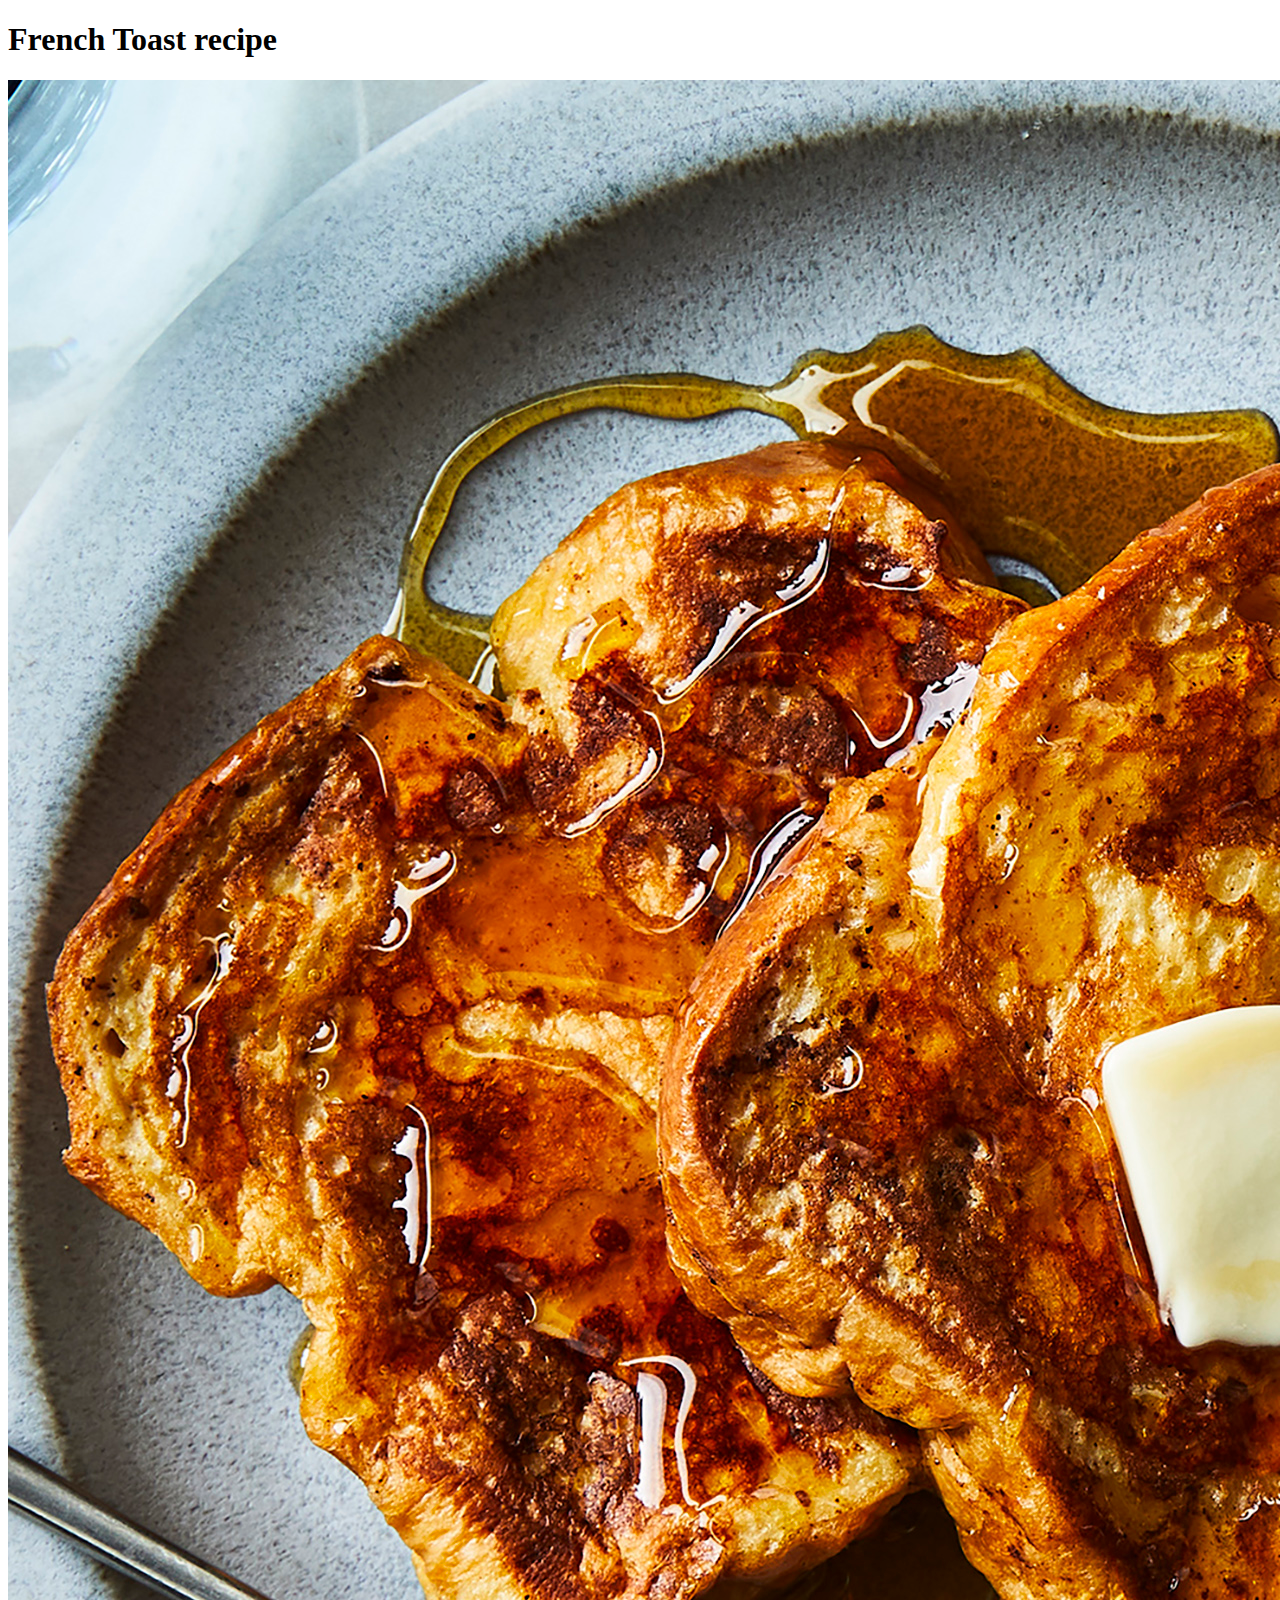
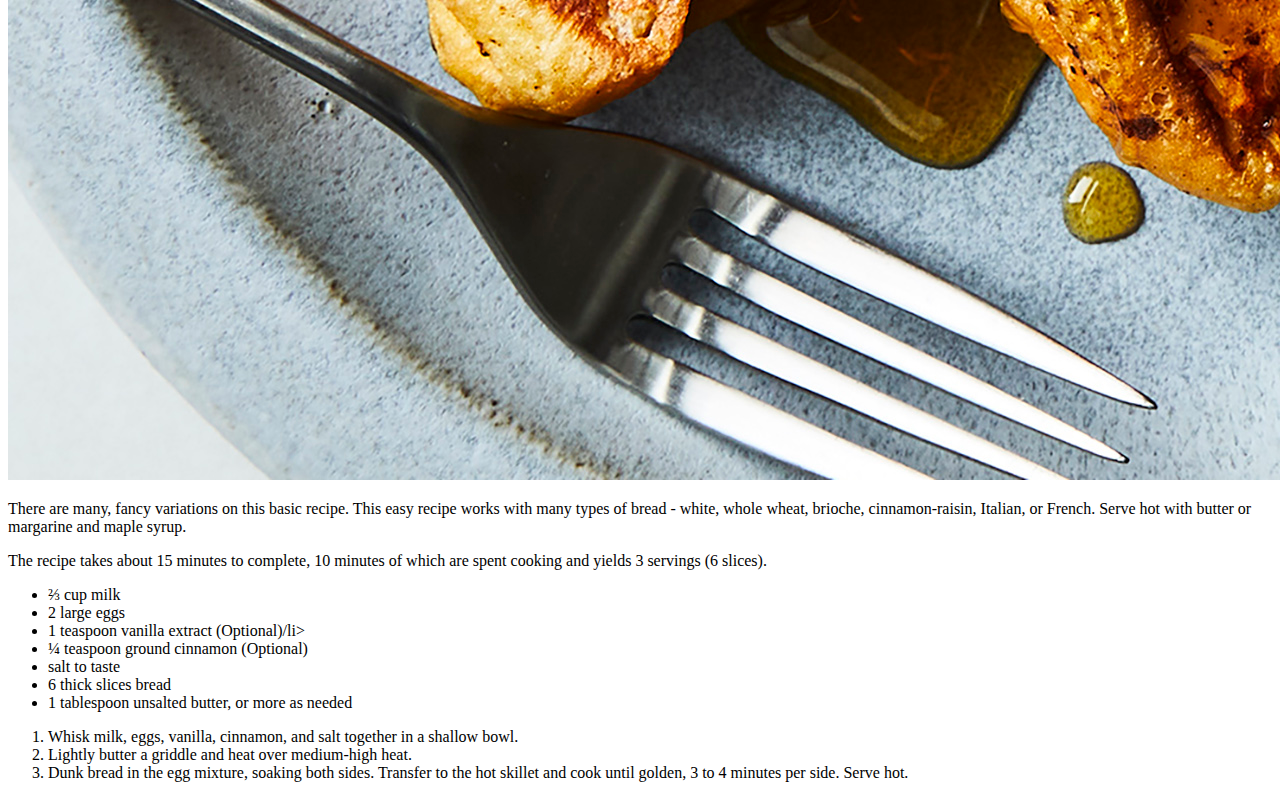
==== recipes/frenchtoast.html @ 9f13c80c "Add 2 more recipes" ====
<!DOCTYPE html>
<html lang="en">

<head>
    <meta charset="UTF-8">
    <title>Lasagna recipe</title>
</head>

<body>
    <h1>French Toast recipe</h1>
    <img src="./img/frenchtoast.jpeg" alt="Photo of two slices of french toast dripping with maple syrup and a piece of butter on top">
    <p>There are many, fancy variations on this basic recipe. This easy recipe works with many types of bread - white, whole
    wheat, brioche, cinnamon-raisin, Italian, or French. Serve hot with butter or margarine and maple syrup.</p>
    <p>The recipe takes about 15 minutes to complete, 10 minutes of which are spent cooking and yields 3 servings (6 slices).</p>
    <ul>
        <li>⅔ cup milk</li>
        <li>2 large eggs</li>
        <li>1 teaspoon vanilla extract (Optional)/li>
        <li>¼ teaspoon ground cinnamon (Optional)</li>
        <li>salt to taste</li>
        <li>6 thick slices bread</li>
        <li>1 tablespoon unsalted butter, or more as needed</li>
    </ul>
    <ol>
        <li>
            Whisk milk, eggs, vanilla, cinnamon, and salt together in a shallow bowl.
        </li>
        <li>
            Lightly butter a griddle and heat over medium-high heat.
        </li>
        <li>
            Dunk bread in the egg mixture, soaking both sides. Transfer to the hot skillet and cook until golden, 3 to 4 minutes per side. Serve hot.
        </li>
    </ol>
</body>

</html>
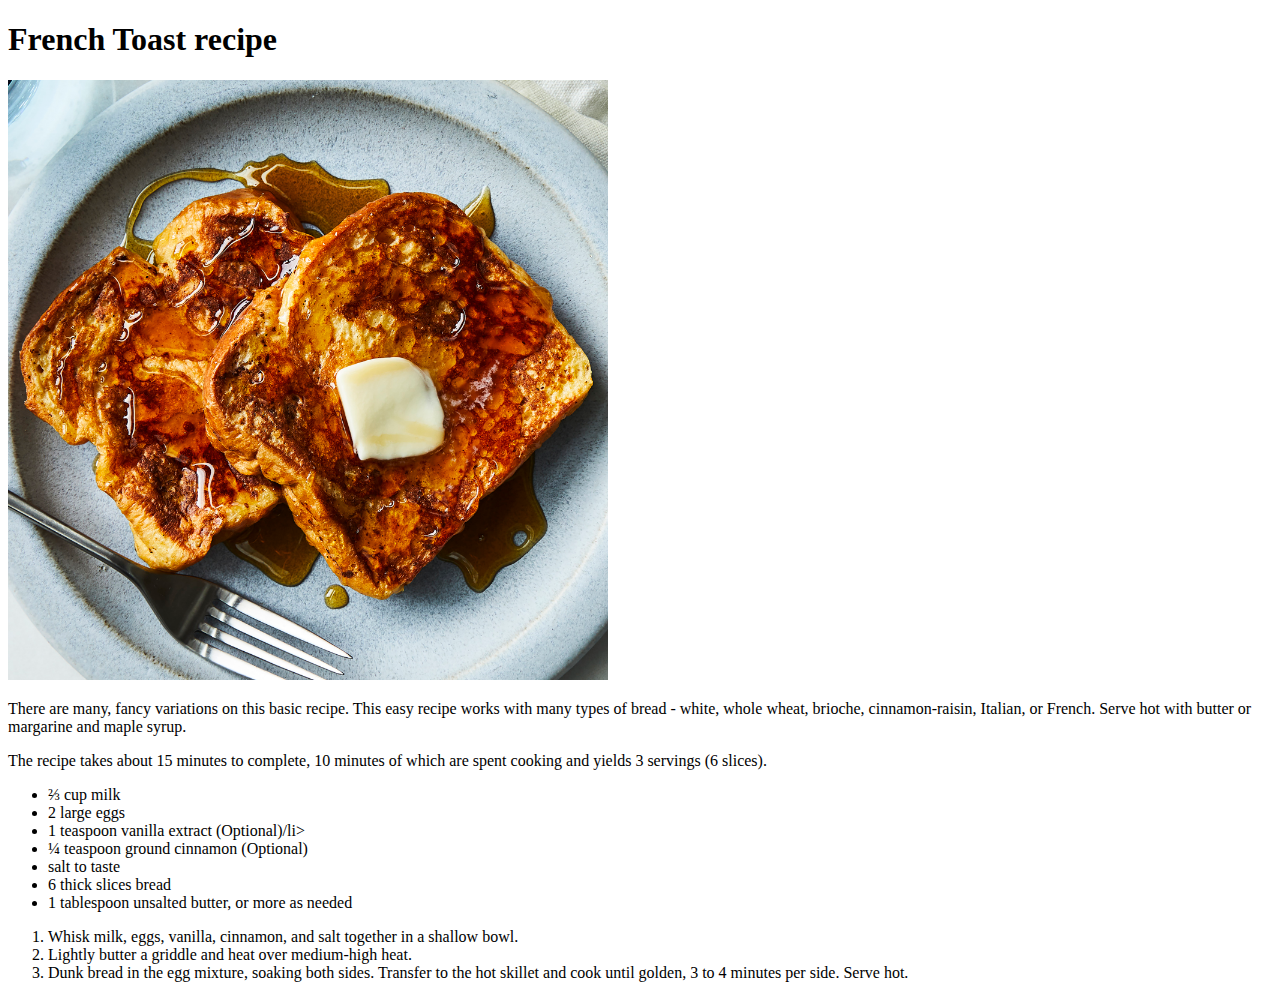
==== commit d704b89b: "Add css files and image sizing" ====
--- a/recipes/frenchtoast.html
+++ b/recipes/frenchtoast.html
@@ -2,6 +2,7 @@
 <html lang="en">
 
 <head>
+    <link rel="stylesheet" href="styles.css">
     <meta charset="UTF-8">
     <title>Lasagna recipe</title>
 </head>
--- a/recipes/styles.css
+++ b/recipes/styles.css
@@ -0,0 +1,4 @@
+img {
+    height: auto;
+    width: 600px;
+}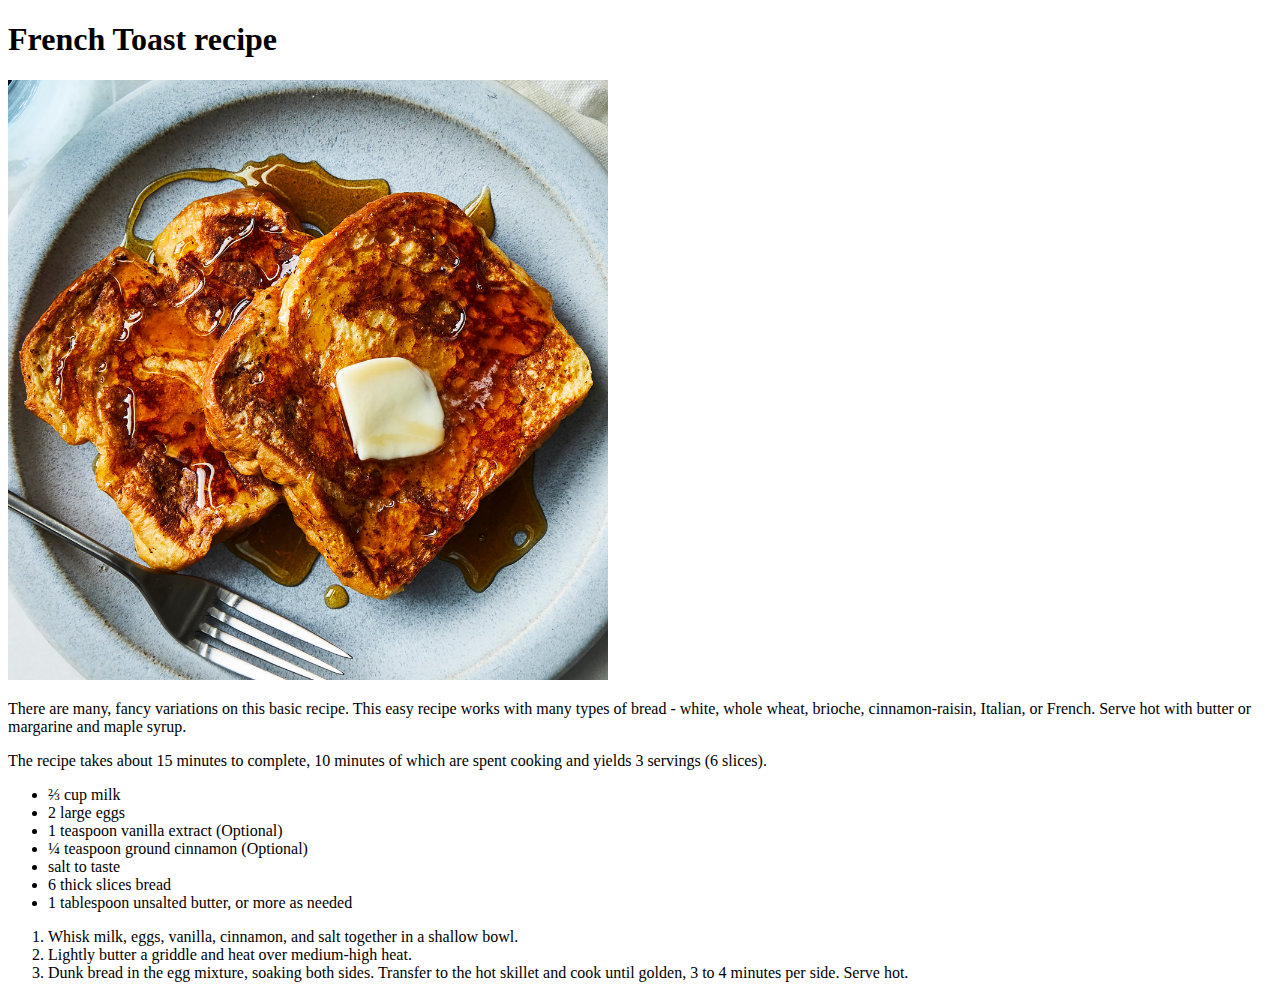
==== commit d621a598: "Typo fix" ====
--- a/recipes/frenchtoast.html
+++ b/recipes/frenchtoast.html
@@ -16,7 +16,7 @@
     <ul>
         <li>⅔ cup milk</li>
         <li>2 large eggs</li>
-        <li>1 teaspoon vanilla extract (Optional)/li>
+        <li>1 teaspoon vanilla extract (Optional)</li>
         <li>¼ teaspoon ground cinnamon (Optional)</li>
         <li>salt to taste</li>
         <li>6 thick slices bread</li>
